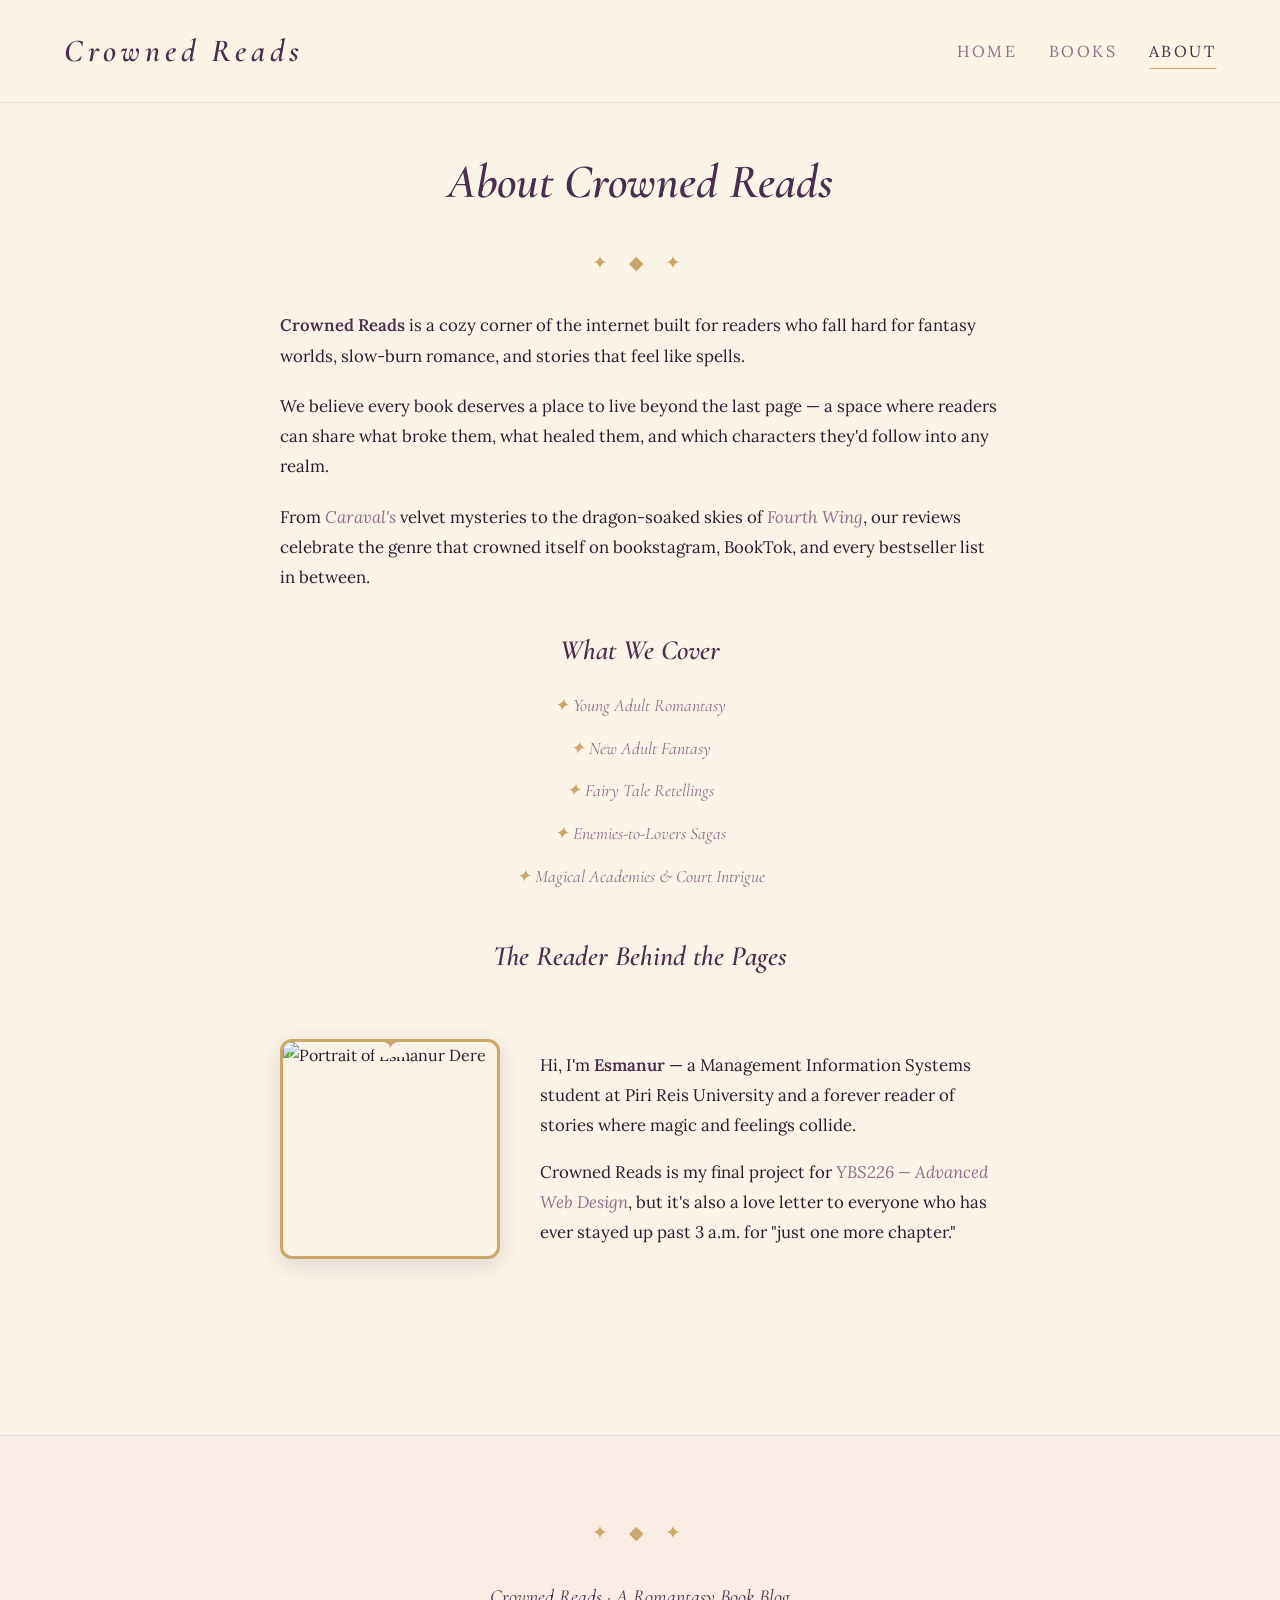
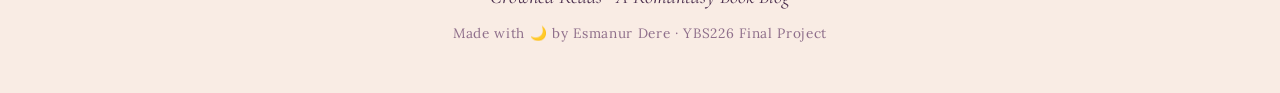
==== about.html @ 761f9ea4 "Stage 3.1: Portre eklendi-Cardlar acildi." ====
<!DOCTYPE html>
<html lang="en">
<head>
  <meta charset="UTF-8" />
  <meta name="viewport" content="width=device-width, initial-scale=1.0" />
  <title>About — Crowned Reads</title>

  <link rel="preconnect" href="https://fonts.googleapis.com" />
  <link rel="preconnect" href="https://fonts.gstatic.com" crossorigin />
  <link
    href="https://fonts.googleapis.com/css2?family=Cormorant+Garamond:ital,wght@0,400;0,600;1,400;1,600&family=Lora:wght@400;600&display=swap"
    rel="stylesheet"
  />

  <link rel="stylesheet" href="css/main.css" />
</head>

<body>

  <header class="site-header">
    <div class="container site-header__inner">
      <a href="index.html" class="logo">
        <span class="logo__text">Crowned Reads</span>
      </a>
      <nav class="main-nav">
        <ul class="main-nav__list">
          <li><a href="index.html" class="main-nav__link">Home</a></li>
          <li><a href="book.html" class="main-nav__link">Books</a></li>
          <li><a href="about.html" class="main-nav__link main-nav__link--active">About</a></li>
        </ul>
      </nav>
    </div>
  </header>

  <section class="about">
    <div class="container">
      <h1 class="about__title">About Crowned Reads</h1>
      <div class="divider">✦ ◆ ✦</div>

      <div class="about__content">
        <p>
          <strong>Crowned Reads</strong> is a cozy corner of the internet built for
          readers who fall hard for fantasy worlds, slow-burn romance, and stories
          that feel like spells.
        </p>

        <p>
          We believe every book deserves a place to live beyond the last page —
          a space where readers can share what broke them, what healed them,
          and which characters they'd follow into any realm.
        </p>

        <p>
          From <em>Caraval's</em> velvet mysteries to the dragon-soaked skies of
          <em>Fourth Wing</em>, our reviews celebrate the genre that crowned itself
          on bookstagram, BookTok, and every bestseller list in between.
        </p>

        <h2>What We Cover</h2>
        <ul class="about__list">
          <li>Young Adult Romantasy</li>
          <li>New Adult Fantasy</li>
          <li>Fairy Tale Retellings</li>
          <li>Enemies-to-Lovers Sagas</li>
          <li>Magical Academies & Court Intrigue</li>
        </ul>

        <h2>The Reader Behind the Pages</h2>

<div class="about__author">
  <div class="about__portrait">
    <img src="images/esmanur-portrait.png" alt="Portrait of Esmanur Dere" />
  </div>
  <div class="about__bio">
    <p>
      Hi, I'm <strong>Esmanur</strong> — a Management Information Systems
      student at Piri Reis University and a forever reader of stories where
      magic and feelings collide.
    </p>
    <p>
      Crowned Reads is my final project for <em>YBS226 — Advanced Web Design</em>,
      but it's also a love letter to everyone who has ever stayed up past 3 a.m.
      for "just one more chapter."
    </p>
  </div>
</div>
  </section>

  <footer class="site-footer">
    <div class="container">
      <div class="divider">✦ ◆ ✦</div>
      <p class="site-footer__text">Crowned Reads · A Romantasy Book Blog</p>
      <p class="site-footer__credit">Made with 🌙 by Esmanur Dere · YBS226 Final Project</p>
    </div>
  </footer>

  <script src="js/main.js"></script>
</body>
</html>
---- css/main.css ----
@charset "UTF-8";
* {
  margin: 0;
  padding: 0;
  -webkit-box-sizing: border-box;
          box-sizing: border-box;
}

body {
  font-family: "Lora", "Georgia", serif;
  font-size: 16px;
  line-height: 1.7;
  color: #2C1B2E;
  background-color: #FAF3E7;
  min-height: 100vh;
}

h1, h2, h3, h4 {
  font-family: "Cormorant Garamond", "Georgia", serif;
  font-style: italic;
  color: #4A2E4D;
  font-weight: 600;
  line-height: 1.3;
}

h1 {
  font-size: 3rem;
}

h2 {
  font-size: 2.25rem;
}

h3 {
  font-size: 1.5rem;
}

p {
  margin-bottom: 1rem;
}

a {
  color: #8E6E8A;
  text-decoration: none;
  -webkit-transition: color 0.3s ease;
  transition: color 0.3s ease;
}
a:hover {
  color: #D8A7B1;
}

.container {
  max-width: 1200px;
  margin: 0 auto;
  padding: 0 1.5rem;
}

.divider {
  display: -webkit-box;
  display: -ms-flexbox;
  display: flex;
  -webkit-box-align: center;
      -ms-flex-align: center;
          align-items: center;
  -webkit-box-pack: center;
      -ms-flex-pack: center;
          justify-content: center;
  margin: 2rem 0;
  color: #C9A86A;
  font-size: 1.2rem;
  letter-spacing: 0.5rem;
}

.site-header {
  background-color: rgba(250, 243, 231, 0.92);
  border-bottom: 1px solid rgba(142, 110, 138, 0.15);
  padding: 1.5rem 0;
  position: sticky;
  top: 0;
  z-index: 100;
  backdrop-filter: blur(8px);
}
.site-header__inner {
  display: -webkit-box;
  display: -ms-flexbox;
  display: flex;
  -webkit-box-align: center;
      -ms-flex-align: center;
          align-items: center;
  -webkit-box-pack: justify;
      -ms-flex-pack: justify;
          justify-content: space-between;
  gap: 2rem;
  -ms-flex-wrap: wrap;
      flex-wrap: wrap;
}

.logo {
  text-decoration: none;
  display: inline-block;
}
.logo__text {
  font-family: "Cormorant Garamond", "Georgia", serif;
  font-style: italic;
  font-weight: 600;
  font-size: 2rem;
  color: #4A2E4D;
  letter-spacing: 0.15em;
  -webkit-transition: color 0.3s ease;
  transition: color 0.3s ease;
}
.logo:hover .logo__text {
  color: #8E6E8A;
}

.main-nav__list {
  list-style: none;
  display: -webkit-box;
  display: -ms-flexbox;
  display: flex;
  gap: 2rem;
}
.main-nav__link {
  font-family: "Lora", "Georgia", serif;
  font-size: 1rem;
  color: #8E6E8A;
  text-transform: uppercase;
  letter-spacing: 0.15em;
  padding: 0.5rem 0;
  position: relative;
}
.main-nav__link::after {
  content: "";
  position: absolute;
  bottom: 0;
  left: 50%;
  width: 0;
  height: 1px;
  background-color: #C9A86A;
  -webkit-transition: all 0.3s ease;
  transition: all 0.3s ease;
  -webkit-transform: translateX(-50%);
          transform: translateX(-50%);
}
.main-nav__link:hover {
  color: #4A2E4D;
}
.main-nav__link:hover::after {
  width: 100%;
}
.main-nav__link--active {
  color: #4A2E4D;
}
.main-nav__link--active::after {
  width: 100%;
}

.hero {
  text-align: center;
  padding: 5rem 0 3rem;
}
.hero__title {
  font-size: 3.5rem;
  margin-bottom: 1rem;
}
.hero__subtitle {
  font-size: 1.15rem;
  color: #8E6E8A;
  max-width: 600px;
  margin: 0 auto 2rem;
  font-style: italic;
}

.section-title {
  text-align: center;
  font-size: 2.5rem;
  margin-bottom: 0.5rem;
}

.section-subtitle {
  text-align: center;
  color: #8E6E8A;
  font-style: italic;
  margin-bottom: 3rem;
}

.books {
  padding: 4rem 0 6rem;
}

.book-grid {
  display: grid;
  grid-template-columns: repeat(auto-fit, minmax(280px, 1fr));
  gap: 2.5rem;
}

.book-card {
  background-color: white;
  border-radius: 12px;
  overflow: hidden;
  -webkit-box-shadow: 0 4px 20px rgba(74, 46, 77, 0.08);
          box-shadow: 0 4px 20px rgba(74, 46, 77, 0.08);
  -webkit-transition: -webkit-transform 0.4s ease, -webkit-box-shadow 0.4s ease;
  transition: -webkit-transform 0.4s ease, -webkit-box-shadow 0.4s ease;
  transition: transform 0.4s ease, box-shadow 0.4s ease;
  transition: transform 0.4s ease, box-shadow 0.4s ease, -webkit-transform 0.4s ease, -webkit-box-shadow 0.4s ease;
  display: -webkit-box;
  display: -ms-flexbox;
  display: flex;
  -webkit-box-orient: vertical;
  -webkit-box-direction: normal;
      -ms-flex-direction: column;
          flex-direction: column;
}
.book-card:hover {
  -webkit-transform: translateY(-6px);
          transform: translateY(-6px);
  -webkit-box-shadow: 0 6px 24px rgba(74, 46, 77, 0.15);
          box-shadow: 0 6px 24px rgba(74, 46, 77, 0.15);
}
.book-card__cover {
  height: 280px;
  position: relative;
  overflow: hidden;
  display: -webkit-box;
  display: -ms-flexbox;
  display: flex;
  -webkit-box-align: center;
      -ms-flex-align: center;
          align-items: center;
  -webkit-box-pack: center;
      -ms-flex-pack: center;
          justify-content: center;
}
.book-card__cover img {
  width: 100%;
  height: 100%;
  -o-object-fit: cover;
     object-fit: cover;
  -o-object-position: center;
     object-position: center;
}
.book-card__cover--caraval {
  background: linear-gradient(135deg, #D8A7B1 0%, #4A2E4D 100%);
}
.book-card__cover--once-upon {
  background: linear-gradient(135deg, #F5D9D9 0%, #8E6E8A 100%);
}
.book-card__cover--fourth-wing {
  background: linear-gradient(135deg, #8E6E8A 0%, #2C1B2E 100%);
}
.book-card__cover--acotar {
  background: linear-gradient(135deg, #C9B6D8 0%, #4A2E4D 100%);
}
.book-card__cover::after {
  content: "✦";
  position: absolute;
  font-size: 4rem;
  color: rgba(255, 255, 255, 0.25);
  pointer-events: none;
  z-index: 0;
}
.book-card__cover img {
  position: relative;
  z-index: 1;
}
.book-card__body {
  padding: 1.75rem;
  display: -webkit-box;
  display: -ms-flexbox;
  display: flex;
  -webkit-box-orient: vertical;
  -webkit-box-direction: normal;
      -ms-flex-direction: column;
          flex-direction: column;
  -webkit-box-flex: 1;
      -ms-flex: 1;
          flex: 1;
}
.book-card__title {
  font-size: 1.5rem;
  margin-bottom: 0.25rem;
  color: #4A2E4D;
}
.book-card__author {
  font-style: italic;
  color: #8E6E8A;
  margin-bottom: 1rem;
  font-size: 0.95rem;
}
.book-card__excerpt {
  color: #2C1B2E;
  font-size: 0.95rem;
  margin-bottom: 1.25rem;
  line-height: 1.6;
  -webkit-box-flex: 1;
      -ms-flex: 1;
          flex: 1;
}
.book-card__tags {
  display: -webkit-box;
  display: -ms-flexbox;
  display: flex;
  -ms-flex-wrap: wrap;
      flex-wrap: wrap;
  gap: 0.5rem;
  margin-bottom: 1.5rem;
}
.book-card__link {
  font-family: "Cormorant Garamond", "Georgia", serif;
  font-style: italic;
  font-size: 1.05rem;
  color: #8E6E8A;
  -ms-flex-item-align: start;
      align-self: flex-start;
  -webkit-transition: color 0.3s ease, -webkit-transform 0.3s ease;
  transition: color 0.3s ease, -webkit-transform 0.3s ease;
  transition: color 0.3s ease, transform 0.3s ease;
  transition: color 0.3s ease, transform 0.3s ease, -webkit-transform 0.3s ease;
  display: inline-block;
}
.book-card__link:hover {
  color: #4A2E4D;
  -webkit-transform: translateX(4px);
          transform: translateX(4px);
}

.tag {
  background-color: #F5D9D9;
  color: #4A2E4D;
  font-size: 0.75rem;
  font-weight: 600;
  padding: 0.3rem 0.75rem;
  border-radius: 50px;
  letter-spacing: 0.05em;
  text-transform: lowercase;
  -webkit-transition: background-color 0.3s ease;
  transition: background-color 0.3s ease;
}
.tag:hover {
  background-color: #D8A7B1;
  color: white;
}

.back-link {
  display: inline-block;
  margin-bottom: 2rem;
  color: #8E6E8A;
  font-style: italic;
  font-size: 0.95rem;
  -webkit-transition: color 0.3s ease, -webkit-transform 0.3s ease;
  transition: color 0.3s ease, -webkit-transform 0.3s ease;
  transition: color 0.3s ease, transform 0.3s ease;
  transition: color 0.3s ease, transform 0.3s ease, -webkit-transform 0.3s ease;
}
.back-link:hover {
  color: #4A2E4D;
  -webkit-transform: translateX(-4px);
          transform: translateX(-4px);
}

.book-detail {
  padding: 3rem 0 5rem;
}
.book-detail__layout {
  display: grid;
  grid-template-columns: 1fr 1.5fr;
  gap: 3rem;
  margin-bottom: 3rem;
}
.book-detail__cover {
  height: 500px;
  border-radius: 12px;
  overflow: hidden;
  position: relative;
  -webkit-box-shadow: 0 6px 24px rgba(74, 46, 77, 0.15);
          box-shadow: 0 6px 24px rgba(74, 46, 77, 0.15);
  display: -webkit-box;
  display: -ms-flexbox;
  display: flex;
  -webkit-box-align: center;
      -ms-flex-align: center;
          align-items: center;
  -webkit-box-pack: center;
      -ms-flex-pack: center;
          justify-content: center;
}
.book-detail__cover img {
  width: 100%;
  height: 100%;
  -o-object-fit: cover;
     object-fit: cover;
  position: relative;
  z-index: 1;
}
.book-detail__cover::after {
  content: "✦";
  position: absolute;
  font-size: 6rem;
  color: rgba(255, 255, 255, 0.3);
  z-index: 0;
}
.book-detail__title {
  font-size: 3rem;
  margin-bottom: 0.25rem;
}
.book-detail__author {
  font-style: italic;
  color: #8E6E8A;
  font-size: 1.15rem;
  margin-bottom: 1.5rem;
}
.book-detail__tags {
  display: -webkit-box;
  display: -ms-flexbox;
  display: flex;
  -ms-flex-wrap: wrap;
      flex-wrap: wrap;
  gap: 0.5rem;
  margin-bottom: 2rem;
}
.book-detail__description {
  font-size: 1.05rem;
  line-height: 1.8;
  margin-bottom: 1.25rem;
  color: #2C1B2E;
}
.book-detail__meta {
  margin-top: 2rem;
  padding-top: 1.5rem;
  border-top: 1px solid rgba(142, 110, 138, 0.2);
}
.book-detail__meta p {
  margin-bottom: 0.5rem;
  color: #8E6E8A;
  font-size: 0.95rem;
}
.book-detail__meta p strong {
  color: #4A2E4D;
  font-weight: 600;
}

.comments {
  margin-top: 3rem;
}

.comment-form {
  background-color: rgba(245, 217, 217, 0.3);
  border: 1px dashed rgba(142, 110, 138, 0.4);
  border-radius: 12px;
  padding: 2rem;
  text-align: center;
  margin-bottom: 2.5rem;
}
.comment-form__placeholder {
  color: #8E6E8A;
  font-style: italic;
  margin: 0;
}

.comment {
  background-color: white;
  border-radius: 12px;
  padding: 1.5rem 1.75rem;
  margin-bottom: 1rem;
  -webkit-box-shadow: 0 4px 20px rgba(74, 46, 77, 0.08);
          box-shadow: 0 4px 20px rgba(74, 46, 77, 0.08);
  border-left: 3px solid #C9A86A;
}
.comment__header {
  display: -webkit-box;
  display: -ms-flexbox;
  display: flex;
  -webkit-box-pack: justify;
      -ms-flex-pack: justify;
          justify-content: space-between;
  -webkit-box-align: baseline;
      -ms-flex-align: baseline;
          align-items: baseline;
  margin-bottom: 0.75rem;
  -ms-flex-wrap: wrap;
      flex-wrap: wrap;
  gap: 0.5rem;
}
.comment__author {
  font-family: "Cormorant Garamond", "Georgia", serif;
  font-style: italic;
  font-weight: 600;
  color: #4A2E4D;
  font-size: 1.15rem;
}
.comment__date {
  font-size: 0.85rem;
  color: #8E6E8A;
}
.comment__text {
  color: #2C1B2E;
  line-height: 1.7;
  margin: 0;
}

.about {
  padding: 3rem 0 5rem;
}
.about__title {
  text-align: center;
  font-size: 3rem;
  margin-bottom: 1rem;
}
.about__content {
  max-width: 720px;
  margin: 0 auto;
}
.about__content p {
  font-size: 1.05rem;
  line-height: 1.8;
  margin-bottom: 1.25rem;
}
.about__content p em {
  font-style: italic;
  color: #8E6E8A;
}
.about__content p strong {
  color: #4A2E4D;
  font-weight: 600;
}
.about__content h2 {
  font-size: 1.75rem;
  margin-top: 2.5rem;
  margin-bottom: 1rem;
  text-align: center;
}
.about__list {
  list-style: none;
  text-align: center;
  margin-bottom: 2rem;
}
.about__list li {
  font-family: "Cormorant Garamond", "Georgia", serif;
  font-style: italic;
  color: #8E6E8A;
  padding: 0.4rem 0;
  font-size: 1.1rem;
}
.about__list li::before {
  content: "✦ ";
  color: #C9A86A;
}

.about__author {
  display: grid;
  grid-template-columns: 220px 1fr;
  gap: 2.5rem;
  -webkit-box-align: center;
      -ms-flex-align: center;
          align-items: center;
  margin-top: 2rem;
  padding: 2rem 0;
}

.about__portrait {
  width: 220px;
  height: 220px;
  position: relative;
  border-radius: 12px;
  overflow: hidden;
  -webkit-box-shadow: 0 6px 24px rgba(74, 46, 77, 0.15);
          box-shadow: 0 6px 24px rgba(74, 46, 77, 0.15);
  border: 3px solid #C9A86A;
}
.about__portrait::before {
  content: "";
  position: absolute;
  inset: 6px;
  border: 1px solid rgba(250, 243, 231, 0.85);
  border-radius: calc(12px - 4px);
  z-index: 2;
  pointer-events: none;
}
.about__portrait::after {
  content: "✦";
  position: absolute;
  top: -14px;
  left: 50%;
  -webkit-transform: translateX(-50%);
          transform: translateX(-50%);
  background-color: #FAF3E7;
  color: #C9A86A;
  font-size: 1.1rem;
  padding: 0 0.5rem;
  z-index: 3;
}
.about__portrait img {
  width: 100%;
  height: 100%;
  -o-object-fit: cover;
     object-fit: cover;
  -o-object-position: center top;
     object-position: center top;
  display: block;
  -webkit-transition: -webkit-transform 0.6s ease;
  transition: -webkit-transform 0.6s ease;
  transition: transform 0.6s ease;
  transition: transform 0.6s ease, -webkit-transform 0.6s ease;
}
.about__portrait:hover img {
  -webkit-transform: scale(1.05);
          transform: scale(1.05);
}

.about__bio p {
  margin-bottom: 1rem;
}
.about__bio p:last-child {
  margin-bottom: 0;
}

.site-footer {
  background-color: rgba(245, 217, 217, 0.3);
  border-top: 1px solid rgba(142, 110, 138, 0.15);
  padding: 3rem 0 2rem;
  text-align: center;
  margin-top: 4rem;
}
.site-footer__text {
  font-family: "Cormorant Garamond", "Georgia", serif;
  font-style: italic;
  font-size: 1.25rem;
  color: #4A2E4D;
  margin-bottom: 0.5rem;
}
.site-footer__credit {
  color: #8E6E8A;
  font-size: 0.85rem;
  letter-spacing: 0.05em;
}/*# sourceMappingURL=main.css.map */
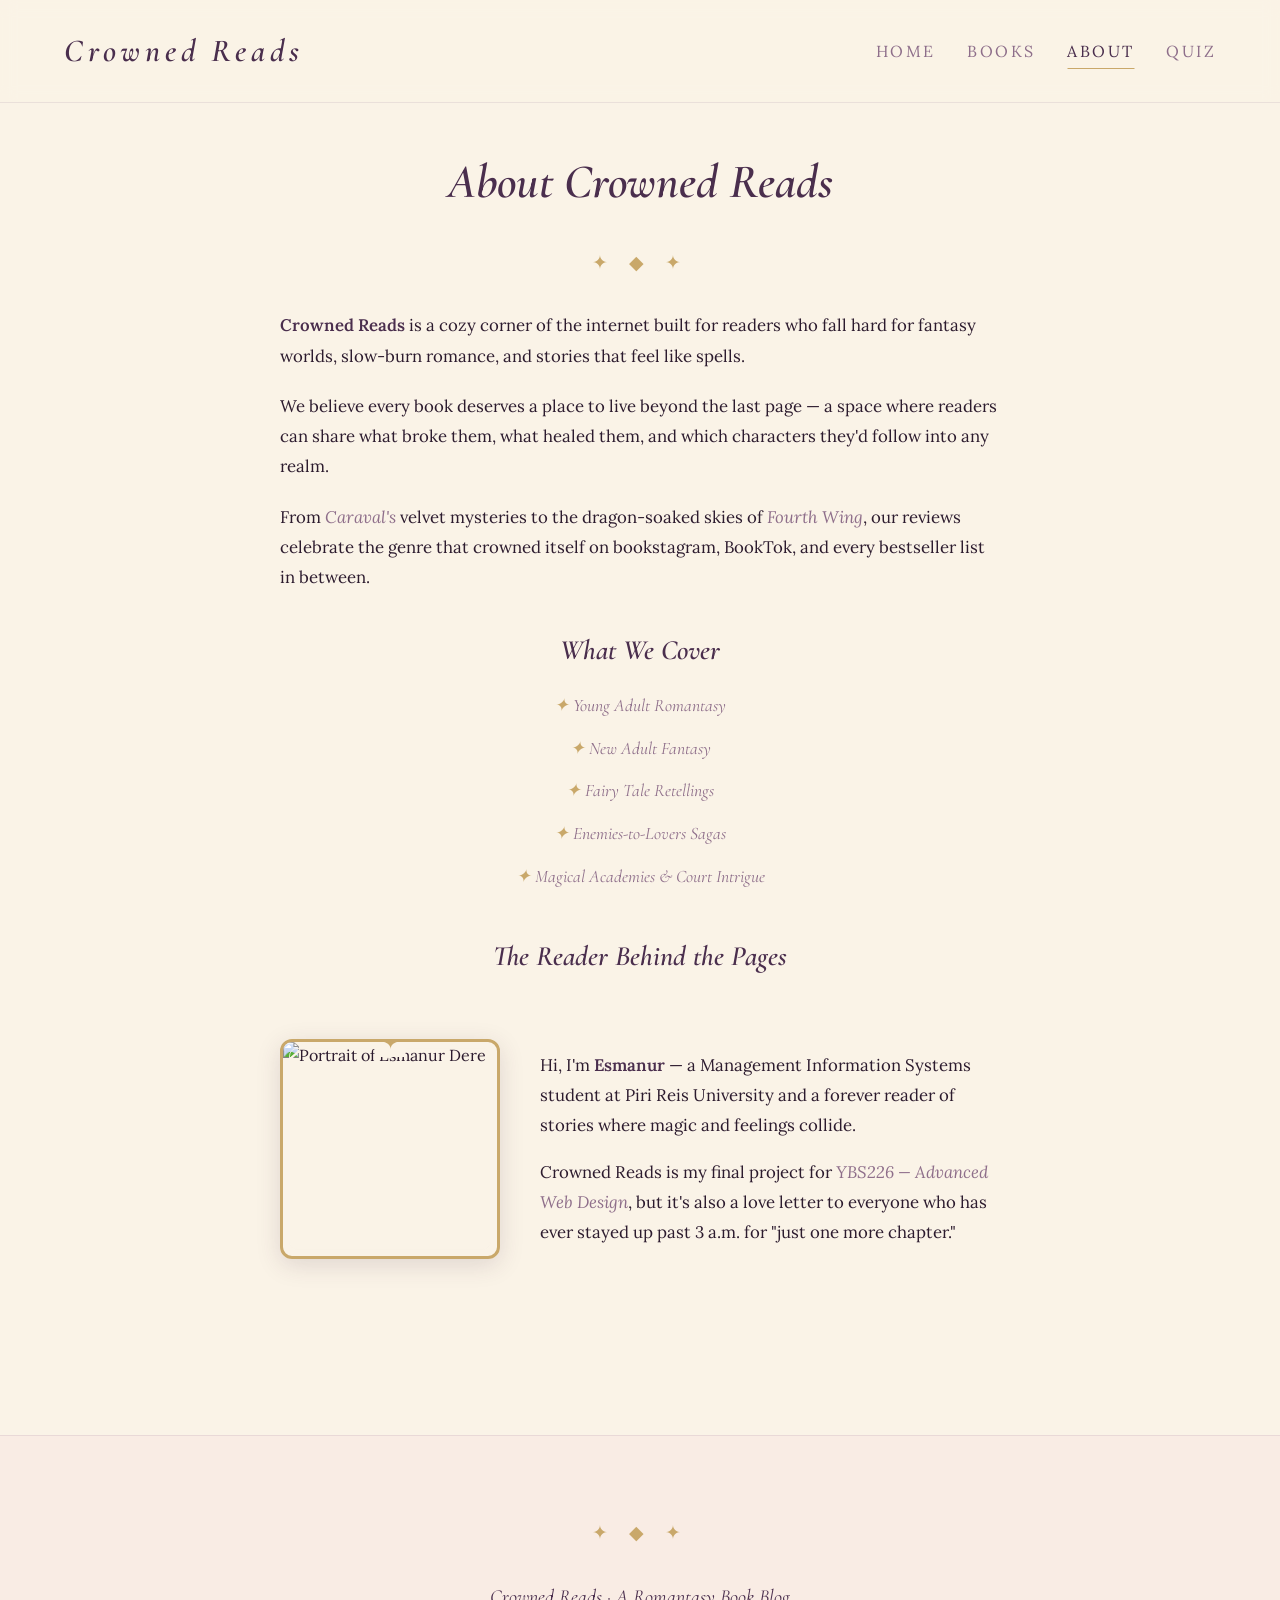
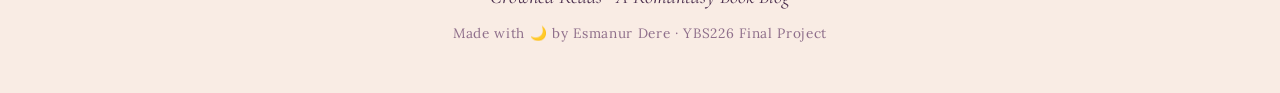
==== commit fb60b9e0: "Quiz Page eklendi.SCSS,js ve html i ile hazır." ====
--- a/about.html
+++ b/about.html
@@ -27,6 +27,7 @@
           <li><a href="index.html" class="main-nav__link">Home</a></li>
           <li><a href="book.html" class="main-nav__link">Books</a></li>
           <li><a href="about.html" class="main-nav__link main-nav__link--active">About</a></li>
+          <li><a href="quiz.html" class="main-nav__link">Quiz</a></li>
         </ul>
       </nav>
     </div>
--- a/css/main.css
+++ b/css/main.css
@@ -615,6 +615,56 @@
   margin-bottom: 0;
 }
 
+.book-rating {
+  display: -webkit-box;
+  display: -ms-flexbox;
+  display: flex;
+  -webkit-box-align: center;
+      -ms-flex-align: center;
+          align-items: center;
+  gap: 0.25rem;
+  margin-bottom: 1.25rem;
+  -ms-flex-wrap: wrap;
+      flex-wrap: wrap;
+}
+
+.rating-icon {
+  background: none;
+  border: none;
+  cursor: pointer;
+  font-size: 1.25rem;
+  padding: 0.15rem 0.2rem;
+  opacity: 0.3;
+  -webkit-filter: grayscale(60%);
+          filter: grayscale(60%);
+  -webkit-transition: opacity 0.2s ease, -webkit-transform 0.2s ease, -webkit-filter 0.2s ease;
+  transition: opacity 0.2s ease, -webkit-transform 0.2s ease, -webkit-filter 0.2s ease;
+  transition: opacity 0.2s ease, transform 0.2s ease, filter 0.2s ease;
+  transition: opacity 0.2s ease, transform 0.2s ease, filter 0.2s ease, -webkit-transform 0.2s ease, -webkit-filter 0.2s ease;
+  font-family: inherit;
+}
+.rating-icon:hover {
+  -webkit-transform: scale(1.2);
+          transform: scale(1.2);
+}
+.rating-icon--filled {
+  opacity: 1;
+  -webkit-filter: grayscale(0%);
+          filter: grayscale(0%);
+}
+.rating-icon--preview {
+  opacity: 0.7;
+  -webkit-filter: grayscale(20%);
+          filter: grayscale(20%);
+}
+
+.rating-text {
+  margin-left: 0.5rem;
+  font-size: 0.85rem;
+  font-style: italic;
+  color: #8E6E8A;
+}
+
 .site-footer {
   background-color: rgba(245, 217, 217, 0.3);
   border-top: 1px solid rgba(142, 110, 138, 0.15);
@@ -633,4 +683,147 @@
   color: #8E6E8A;
   font-size: 0.85rem;
   letter-spacing: 0.05em;
+}
+
+.quiz {
+  padding: 4rem 0 6rem;
+  min-height: 60vh;
+}
+.quiz__screen {
+  max-width: 720px;
+  margin: 0 auto;
+  text-align: center;
+  -webkit-animation: fadeIn 0.5s ease;
+          animation: fadeIn 0.5s ease;
+}
+.quiz__title {
+  font-size: 2.75rem;
+  margin-bottom: 1rem;
+}
+.quiz__lead {
+  font-size: 1.1rem;
+  color: #8E6E8A;
+  font-style: italic;
+  line-height: 1.8;
+  margin-bottom: 2rem;
+}
+.quiz__progress {
+  font-family: "Lora", "Georgia", serif;
+  font-size: 0.85rem;
+  color: #8E6E8A;
+  text-transform: uppercase;
+  letter-spacing: 0.3em;
+  margin-bottom: 1rem;
+}
+.quiz__question-text {
+  font-size: 2rem;
+  margin-bottom: 2.5rem;
+}
+.quiz__options {
+  display: -webkit-box;
+  display: -ms-flexbox;
+  display: flex;
+  -webkit-box-orient: vertical;
+  -webkit-box-direction: normal;
+      -ms-flex-direction: column;
+          flex-direction: column;
+  gap: 1rem;
+  text-align: left;
+}
+.quiz__option {
+  background-color: white;
+  border: 2px solid rgba(142, 110, 138, 0.2);
+  border-radius: 12px;
+  padding: 1.25rem 1.5rem;
+  font-family: "Lora", "Georgia", serif;
+  font-size: 1rem;
+  color: #2C1B2E;
+  cursor: pointer;
+  -webkit-transition: all 0.3s ease;
+  transition: all 0.3s ease;
+  line-height: 1.5;
+  text-align: left;
+}
+.quiz__option:hover {
+  border-color: #C9A86A;
+  background-color: rgba(245, 217, 217, 0.4);
+  -webkit-transform: translateX(4px);
+          transform: translateX(4px);
+}
+.quiz__button {
+  background: linear-gradient(135deg, #D8A7B1 0%, #4A2E4D 100%);
+  color: white;
+  border: none;
+  padding: 0.9rem 2.5rem;
+  font-family: "Cormorant Garamond", "Georgia", serif;
+  font-style: italic;
+  font-size: 1.15rem;
+  letter-spacing: 0.1em;
+  border-radius: 50px;
+  cursor: pointer;
+  -webkit-box-shadow: 0 4px 20px rgba(74, 46, 77, 0.08);
+          box-shadow: 0 4px 20px rgba(74, 46, 77, 0.08);
+  -webkit-transition: -webkit-transform 0.3s ease, -webkit-box-shadow 0.3s ease;
+  transition: -webkit-transform 0.3s ease, -webkit-box-shadow 0.3s ease;
+  transition: transform 0.3s ease, box-shadow 0.3s ease;
+  transition: transform 0.3s ease, box-shadow 0.3s ease, -webkit-transform 0.3s ease, -webkit-box-shadow 0.3s ease;
+}
+.quiz__button:hover {
+  -webkit-transform: translateY(-2px);
+          transform: translateY(-2px);
+  -webkit-box-shadow: 0 6px 24px rgba(74, 46, 77, 0.15);
+          box-shadow: 0 6px 24px rgba(74, 46, 77, 0.15);
+}
+.quiz__result-title {
+  font-size: 3rem;
+  margin-bottom: 0.5rem;
+}
+.quiz__result-subtitle {
+  font-style: italic;
+  color: #8E6E8A;
+  font-size: 1.15rem;
+  margin-bottom: 1rem;
+}
+.quiz__result-text {
+  font-size: 1.05rem;
+  line-height: 1.8;
+  margin-bottom: 1.5rem;
+}
+.quiz__result-rec {
+  background-color: rgba(245, 217, 217, 0.3);
+  padding: 1.25rem;
+  border-radius: 12px;
+  border-left: 3px solid #C9A86A;
+  margin-bottom: 2rem;
+  font-size: 1.05rem;
+}
+.quiz__result-rec strong {
+  color: #4A2E4D;
+  font-style: italic;
+}
+
+@-webkit-keyframes fadeIn {
+  from {
+    opacity: 0;
+    -webkit-transform: translateY(10px);
+            transform: translateY(10px);
+  }
+  to {
+    opacity: 1;
+    -webkit-transform: translateY(0);
+            transform: translateY(0);
+  }
+}
+
+@keyframes fadeIn {
+  from {
+    opacity: 0;
+    -webkit-transform: translateY(10px);
+            transform: translateY(10px);
+  }
+  to {
+    opacity: 1;
+    -webkit-transform: translateY(0);
+            transform: translateY(0);
+  }
 }/*# sourceMappingURL=main.css.map */
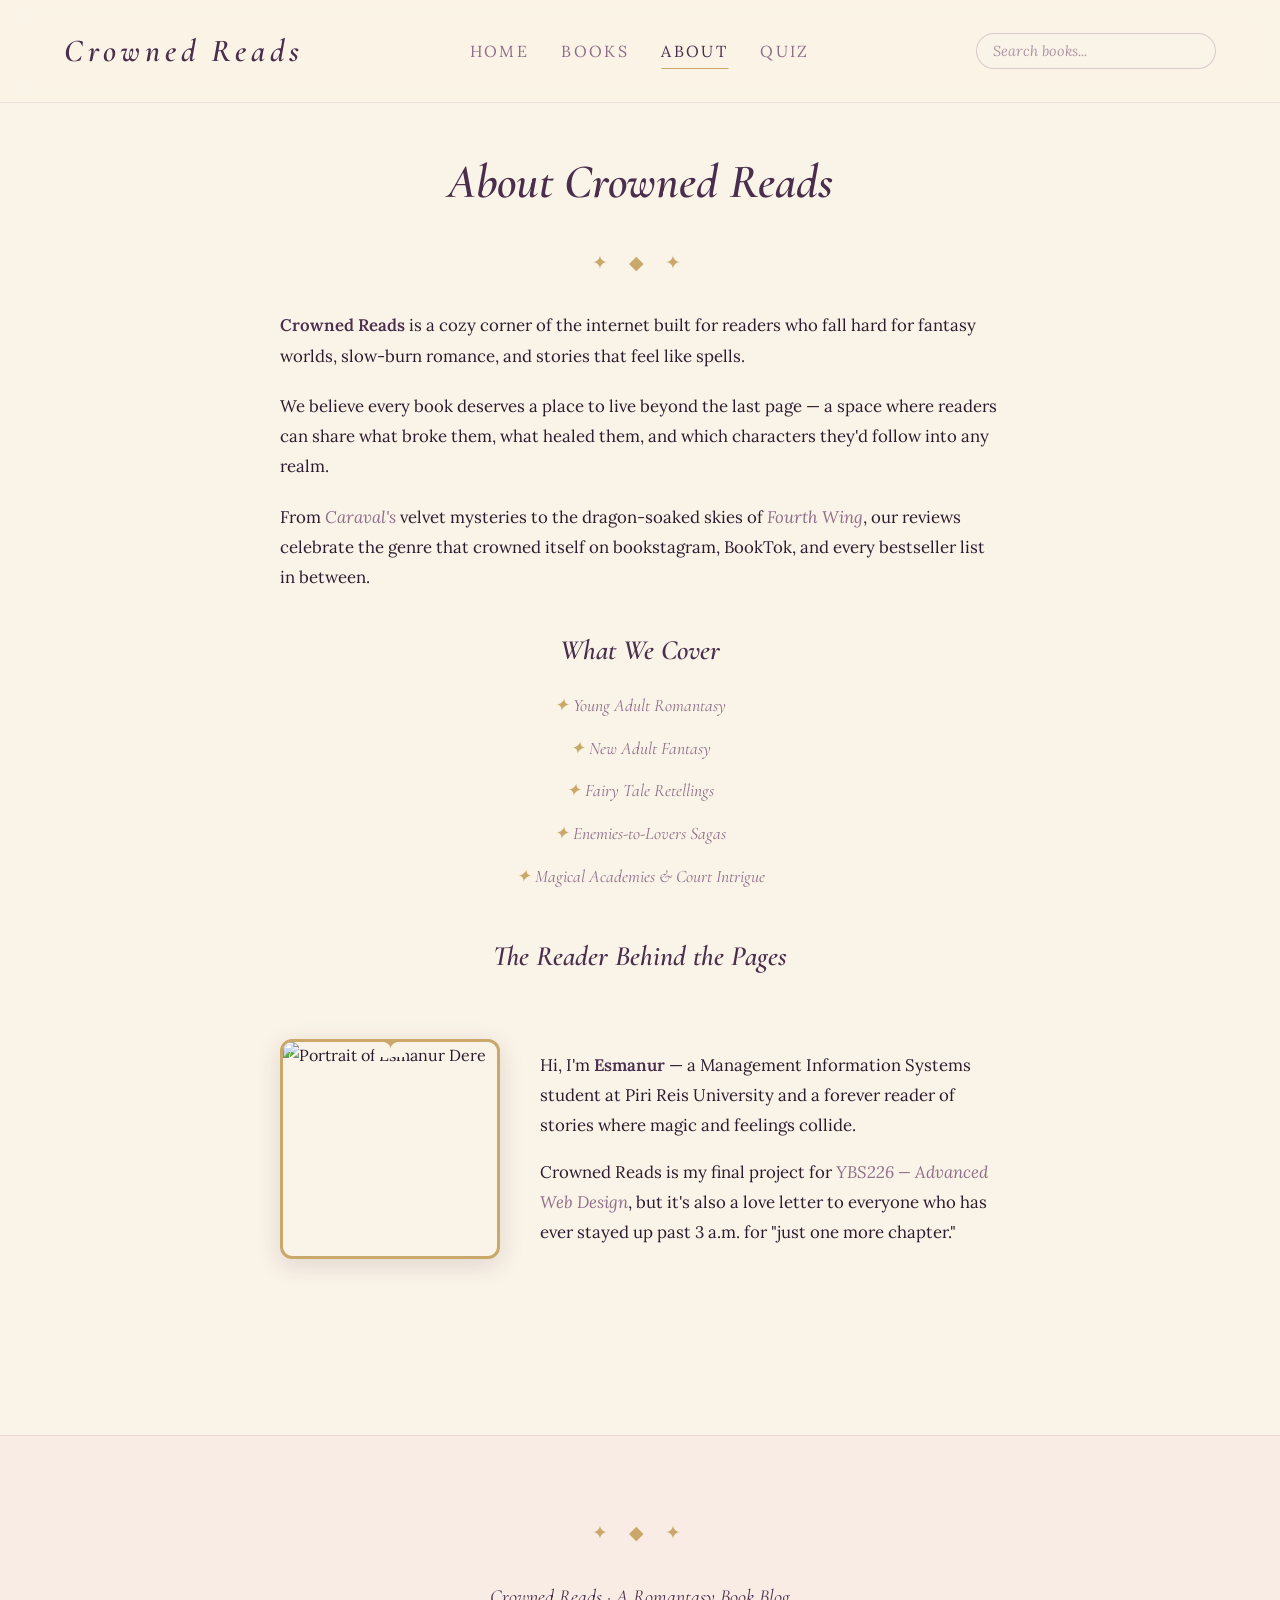
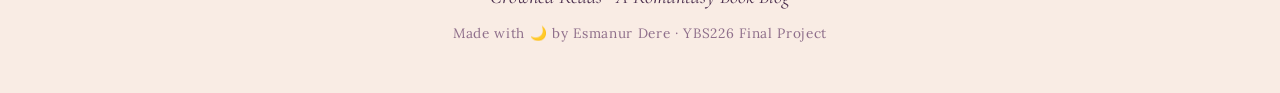
==== commit ba0aaea5: "Stage 4.3: Add live search.Book page yapılmadı." ====
--- a/about.html
+++ b/about.html
@@ -30,6 +30,16 @@
           <li><a href="quiz.html" class="main-nav__link">Quiz</a></li>
         </ul>
       </nav>
+      <div class="search">
+  <input
+    type="text"
+    class="search__input"
+    id="search-input"
+    placeholder="Search books..."
+    autocomplete="off"
+  />
+  <div class="search__results" id="search-results" hidden></div>
+</div>
     </div>
   </header>
 
--- a/css/main.css
+++ b/css/main.css
@@ -169,6 +169,131 @@
   max-width: 600px;
   margin: 0 auto 2rem;
   font-style: italic;
+}
+
+.search {
+  position: relative;
+  width: 240px;
+}
+.search__input {
+  width: 100%;
+  padding: 0.5rem 1rem;
+  border: 1px solid rgba(142, 110, 138, 0.3);
+  border-radius: 50px;
+  font-family: "Lora", "Georgia", serif;
+  font-size: 0.9rem;
+  background-color: rgba(250, 243, 231, 0.7);
+  color: #2C1B2E;
+  outline: none;
+  -webkit-transition: border-color 0.3s ease, -webkit-box-shadow 0.3s ease;
+  transition: border-color 0.3s ease, -webkit-box-shadow 0.3s ease;
+  transition: border-color 0.3s ease, box-shadow 0.3s ease;
+  transition: border-color 0.3s ease, box-shadow 0.3s ease, -webkit-box-shadow 0.3s ease;
+}
+.search__input::-webkit-input-placeholder {
+  color: rgba(142, 110, 138, 0.7);
+  font-style: italic;
+}
+.search__input::-moz-placeholder {
+  color: rgba(142, 110, 138, 0.7);
+  font-style: italic;
+}
+.search__input:-ms-input-placeholder {
+  color: rgba(142, 110, 138, 0.7);
+  font-style: italic;
+}
+.search__input::-ms-input-placeholder {
+  color: rgba(142, 110, 138, 0.7);
+  font-style: italic;
+}
+.search__input::placeholder {
+  color: rgba(142, 110, 138, 0.7);
+  font-style: italic;
+}
+.search__input:focus {
+  border-color: #C9A86A;
+  -webkit-box-shadow: 0 0 0 3px rgba(201, 168, 106, 0.15);
+          box-shadow: 0 0 0 3px rgba(201, 168, 106, 0.15);
+}
+.search__results {
+  position: absolute;
+  top: calc(100% + 8px);
+  left: 0;
+  right: 0;
+  background-color: white;
+  border-radius: 12px;
+  -webkit-box-shadow: 0 6px 24px rgba(74, 46, 77, 0.15);
+          box-shadow: 0 6px 24px rgba(74, 46, 77, 0.15);
+  max-height: 400px;
+  overflow-y: auto;
+  z-index: 200;
+}
+.search__result {
+  display: -webkit-box;
+  display: -ms-flexbox;
+  display: flex;
+  -webkit-box-align: center;
+      -ms-flex-align: center;
+          align-items: center;
+  gap: 0.75rem;
+  padding: 0.75rem 1rem;
+  text-decoration: none;
+  color: #2C1B2E;
+  border-bottom: 1px solid rgba(142, 110, 138, 0.1);
+  -webkit-transition: background-color 0.2s ease;
+  transition: background-color 0.2s ease;
+}
+.search__result:last-child {
+  border-bottom: none;
+}
+.search__result:hover {
+  background-color: rgba(245, 217, 217, 0.3);
+}
+.search__result-cover {
+  width: 40px;
+  height: 56px;
+  border-radius: 4px;
+  -ms-flex-negative: 0;
+      flex-shrink: 0;
+  background: linear-gradient(135deg, #D8A7B1 0%, #4A2E4D 100%);
+  display: -webkit-box;
+  display: -ms-flexbox;
+  display: flex;
+  -webkit-box-align: center;
+      -ms-flex-align: center;
+          align-items: center;
+  -webkit-box-pack: center;
+      -ms-flex-pack: center;
+          justify-content: center;
+  color: white;
+  font-size: 1rem;
+}
+.search__result-info {
+  -webkit-box-flex: 1;
+      -ms-flex: 1;
+          flex: 1;
+  min-width: 0;
+}
+.search__result-title {
+  font-family: "Cormorant Garamond", "Georgia", serif;
+  font-style: italic;
+  font-weight: 600;
+  color: #4A2E4D;
+  font-size: 1rem;
+  line-height: 1.2;
+  margin-bottom: 0.15rem;
+}
+.search__result-author {
+  font-size: 0.8rem;
+  color: #8E6E8A;
+  font-style: italic;
+}
+.search__no-results {
+  padding: 1rem;
+  text-align: center;
+  color: #8E6E8A;
+  font-style: italic;
+  font-size: 0.9rem;
 }
 
 .section-title {
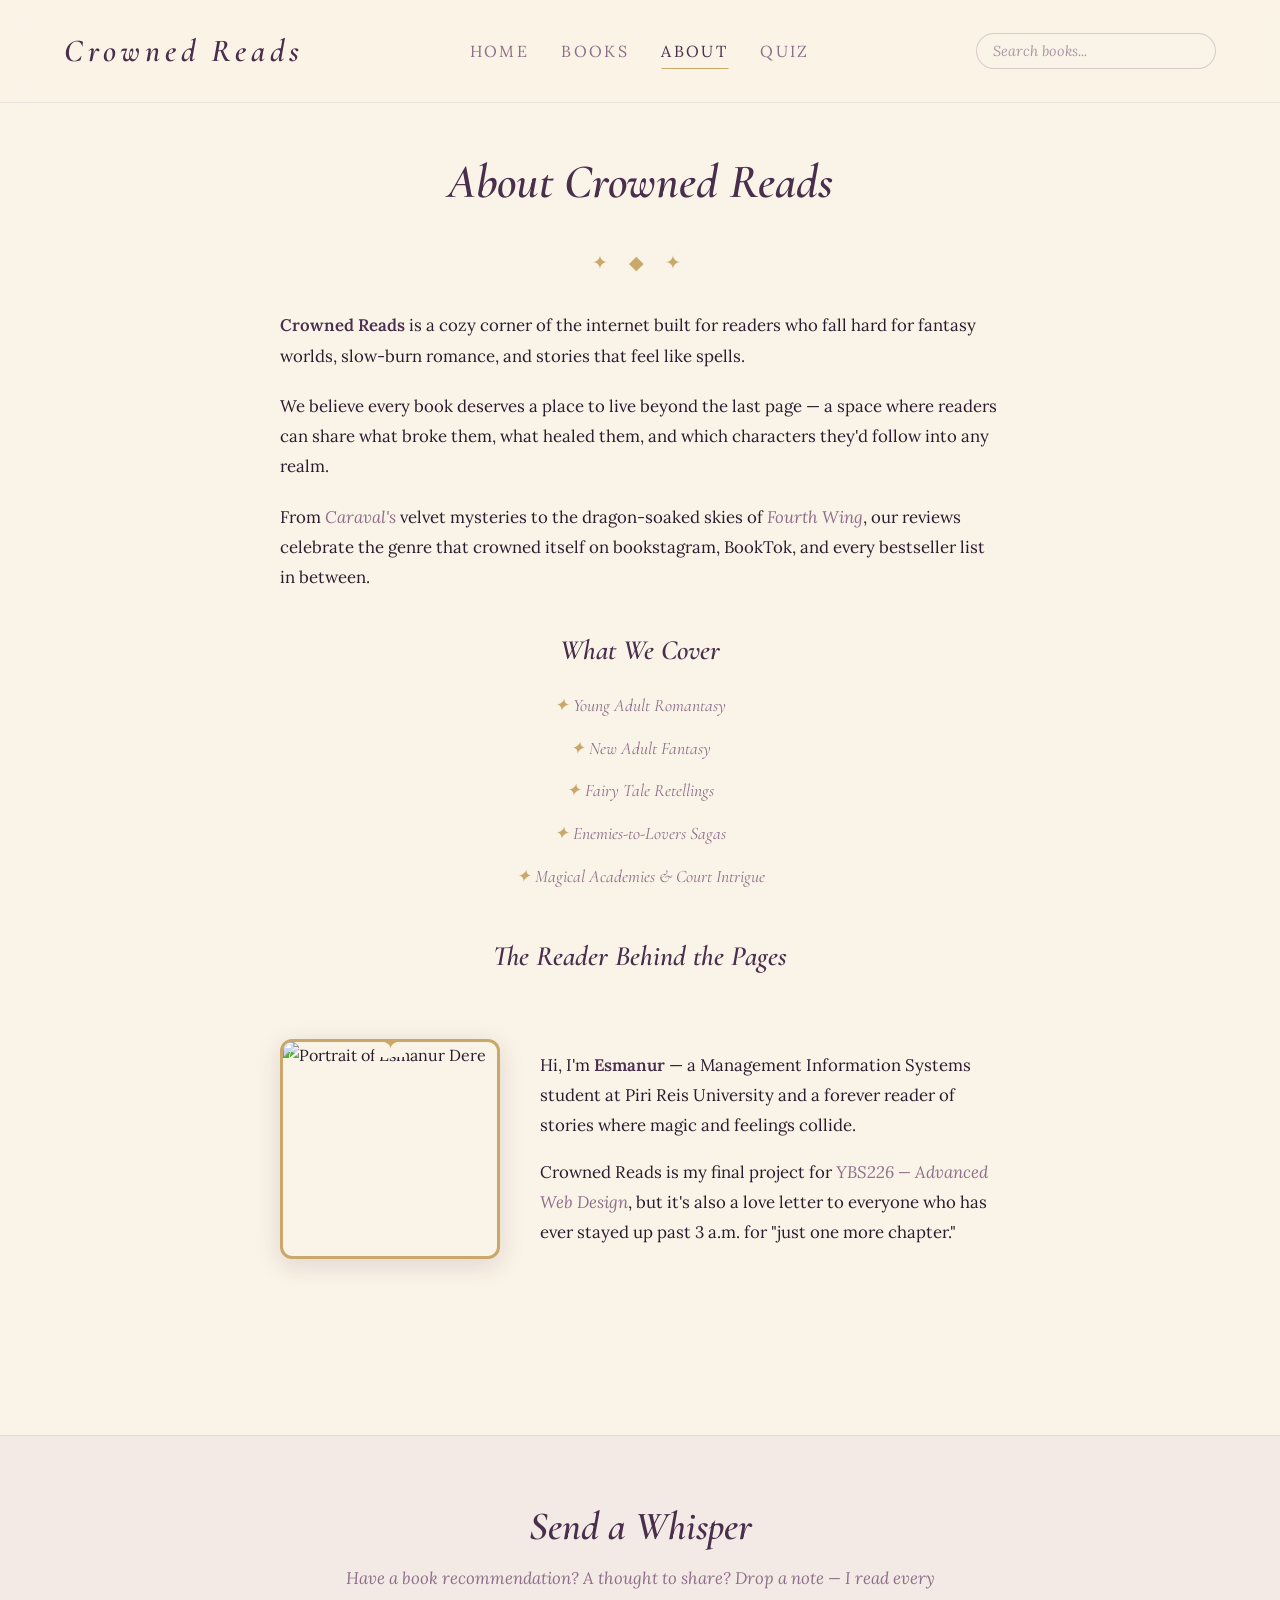
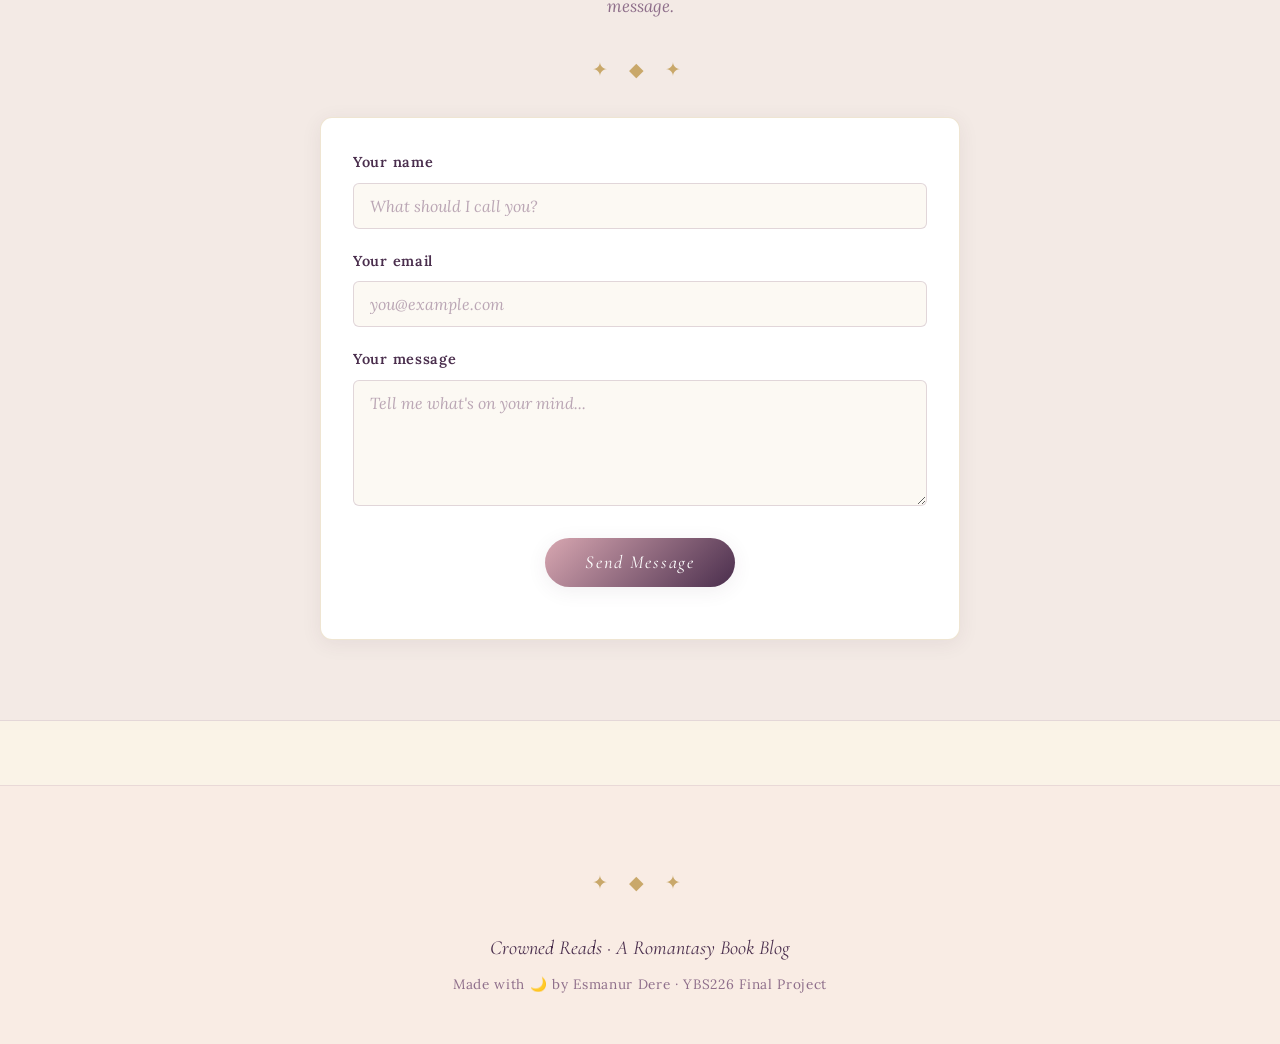
==== commit 5fdc33bf: "Stage 4.6: Fix search routing, rating display in comments, clean home page" ====
--- a/about.html
+++ b/about.html
@@ -97,6 +97,46 @@
 </div>
   </section>
 
+  <!-- CONTACT SECTION -->
+<section class="contact">
+  <div class="container">
+    <div class="contact__inner">
+      <h2 class="contact__title">Send a Whisper</h2>
+      <p class="contact__lead">
+        Have a book recommendation? A thought to share? Drop a note —
+        I read every message.
+      </p>
+      <div class="divider">✦ ◆ ✦</div>
+
+      <form class="contact-form" id="contact-form">
+        <div class="contact-form__row">
+          <label class="contact-form__label" for="contact-name">Your name</label>
+          <input type="text" class="contact-form__input" id="contact-name" placeholder="What should I call you?" required />
+        </div>
+
+        <div class="contact-form__row">
+          <label class="contact-form__label" for="contact-email">Your email</label>
+          <input type="email" class="contact-form__input" id="contact-email" placeholder="you@example.com" required />
+        </div>
+
+        <div class="contact-form__row">
+          <label class="contact-form__label" for="contact-message">Your message</label>
+          <textarea class="contact-form__textarea" id="contact-message" rows="5" placeholder="Tell me what's on your mind..." required></textarea>
+        </div>
+
+        <div class="contact-form__row contact-form__row--submit">
+          <button type="submit" class="contact-form__button">Send Message</button>
+        </div>
+
+        <!-- Success message — hidden by default, shown by JS -->
+        <div class="contact-form__success" id="contact-success" hidden>
+          ✦ Thank you, <span id="contact-success-name">friend</span>! Your message has reached me. I'll write back soon.
+        </div>
+      </form>
+    </div>
+  </div>
+</section>
+
   <footer class="site-footer">
     <div class="container">
       <div class="divider">✦ ◆ ✦</div>
--- a/css/main.css
+++ b/css/main.css
@@ -790,6 +790,284 @@
   color: #8E6E8A;
 }
 
+.comment-form {
+  background-color: rgba(245, 217, 217, 0.25);
+  border: 1px solid rgba(142, 110, 138, 0.2);
+  border-radius: 12px;
+  padding: 1.75rem;
+  margin-bottom: 2.5rem;
+}
+.comment-form__row {
+  margin-bottom: 1rem;
+}
+.comment-form__row:last-child {
+  margin-bottom: 0;
+}
+.comment-form__row--actions {
+  display: -webkit-box;
+  display: -ms-flexbox;
+  display: flex;
+  -webkit-box-pack: justify;
+      -ms-flex-pack: justify;
+          justify-content: space-between;
+  -webkit-box-align: center;
+      -ms-flex-align: center;
+          align-items: center;
+  -ms-flex-wrap: wrap;
+      flex-wrap: wrap;
+  gap: 1rem;
+}
+.comment-form__input, .comment-form__textarea {
+  width: 100%;
+  padding: 0.75rem 1rem;
+  font-family: "Lora", "Georgia", serif;
+  font-size: 1rem;
+  color: #2C1B2E;
+  background-color: white;
+  border: 1px solid rgba(142, 110, 138, 0.3);
+  border-radius: 6px;
+  outline: none;
+  -webkit-transition: border-color 0.3s ease;
+  transition: border-color 0.3s ease;
+}
+.comment-form__input::-webkit-input-placeholder, .comment-form__textarea::-webkit-input-placeholder {
+  color: rgba(142, 110, 138, 0.7);
+  font-style: italic;
+}
+.comment-form__input::-moz-placeholder, .comment-form__textarea::-moz-placeholder {
+  color: rgba(142, 110, 138, 0.7);
+  font-style: italic;
+}
+.comment-form__input:-ms-input-placeholder, .comment-form__textarea:-ms-input-placeholder {
+  color: rgba(142, 110, 138, 0.7);
+  font-style: italic;
+}
+.comment-form__input::-ms-input-placeholder, .comment-form__textarea::-ms-input-placeholder {
+  color: rgba(142, 110, 138, 0.7);
+  font-style: italic;
+}
+.comment-form__input::placeholder, .comment-form__textarea::placeholder {
+  color: rgba(142, 110, 138, 0.7);
+  font-style: italic;
+}
+.comment-form__input:focus, .comment-form__textarea:focus {
+  border-color: #C9A86A;
+}
+.comment-form__textarea {
+  resize: vertical;
+  min-height: 90px;
+  font-family: "Lora", "Georgia", serif;
+}
+.comment-form__hint {
+  color: #8E6E8A;
+  font-style: italic;
+  font-size: 0.85rem;
+  margin: 0;
+}
+.comment-form__hint code {
+  background-color: rgba(142, 110, 138, 0.15);
+  padding: 0.1rem 0.4rem;
+  border-radius: 4px;
+  font-family: monospace;
+  font-size: 0.8rem;
+  color: #4A2E4D;
+}
+.comment-form__button {
+  background: linear-gradient(135deg, #D8A7B1 0%, #4A2E4D 100%);
+  color: white;
+  border: none;
+  padding: 0.7rem 2rem;
+  font-family: "Cormorant Garamond", "Georgia", serif;
+  font-style: italic;
+  font-size: 1.05rem;
+  border-radius: 50px;
+  cursor: pointer;
+  -webkit-box-shadow: 0 4px 20px rgba(74, 46, 77, 0.08);
+          box-shadow: 0 4px 20px rgba(74, 46, 77, 0.08);
+  -webkit-transition: -webkit-transform 0.3s ease, -webkit-box-shadow 0.3s ease;
+  transition: -webkit-transform 0.3s ease, -webkit-box-shadow 0.3s ease;
+  transition: transform 0.3s ease, box-shadow 0.3s ease;
+  transition: transform 0.3s ease, box-shadow 0.3s ease, -webkit-transform 0.3s ease, -webkit-box-shadow 0.3s ease;
+  -ms-flex-item-align: end;
+      align-self: flex-end;
+}
+.comment-form__button:hover {
+  -webkit-transform: translateY(-2px);
+          transform: translateY(-2px);
+  -webkit-box-shadow: 0 6px 24px rgba(74, 46, 77, 0.15);
+          box-shadow: 0 6px 24px rgba(74, 46, 77, 0.15);
+}
+
+.comment--spoiler {
+  position: relative;
+}
+.comment--spoiler .comment__text {
+  -webkit-filter: blur(6px);
+          filter: blur(6px);
+  -webkit-user-select: none;
+     -moz-user-select: none;
+      -ms-user-select: none;
+          user-select: none;
+  -webkit-transition: -webkit-filter 0.4s ease;
+  transition: -webkit-filter 0.4s ease;
+  transition: filter 0.4s ease;
+  transition: filter 0.4s ease, -webkit-filter 0.4s ease;
+  cursor: pointer;
+}
+.comment--spoiler::before {
+  content: "⚠ Click to reveal spoiler";
+  position: absolute;
+  top: 50%;
+  left: 50%;
+  -webkit-transform: translate(-50%, -50%);
+          transform: translate(-50%, -50%);
+  font-family: "Cormorant Garamond", "Georgia", serif;
+  font-style: italic;
+  font-size: 1.1rem;
+  color: #4A2E4D;
+  background-color: rgba(250, 243, 231, 0.95);
+  padding: 0.5rem 1.25rem;
+  border-radius: 50px;
+  border: 1px solid #C9A86A;
+  pointer-events: none;
+  z-index: 2;
+  -webkit-transition: opacity 0.3s ease;
+  transition: opacity 0.3s ease;
+}
+.comment--spoiler--revealed .comment__text {
+  -webkit-filter: blur(0);
+          filter: blur(0);
+  cursor: default;
+}
+.comment--spoiler--revealed::before {
+  opacity: 0;
+}
+
+.book-selector {
+  display: -webkit-box;
+  display: -ms-flexbox;
+  display: flex;
+  -ms-flex-wrap: wrap;
+      flex-wrap: wrap;
+  gap: 0.5rem;
+  margin-bottom: 2.5rem;
+  padding: 0.75rem;
+  background-color: rgba(245, 217, 217, 0.25);
+  border-radius: 50px;
+  -webkit-box-pack: center;
+      -ms-flex-pack: center;
+          justify-content: center;
+}
+.book-selector__link {
+  padding: 0.5rem 1.15rem;
+  border-radius: 50px;
+  font-family: "Lora", "Georgia", serif;
+  font-size: 0.9rem;
+  color: #8E6E8A;
+  text-decoration: none;
+  -webkit-transition: all 0.3s ease;
+  transition: all 0.3s ease;
+  white-space: nowrap;
+}
+.book-selector__link:hover {
+  background-color: white;
+  color: #4A2E4D;
+}
+.book-selector__link--active {
+  background-color: #4A2E4D;
+  color: white;
+}
+.book-selector__link--active:hover {
+  background-color: #4A2E4D;
+  color: white;
+}
+
+.book-rating {
+  display: -webkit-box;
+  display: -ms-flexbox;
+  display: flex;
+  -webkit-box-align: center;
+      -ms-flex-align: center;
+          align-items: center;
+  gap: 0.25rem;
+  -ms-flex-wrap: wrap;
+      flex-wrap: wrap;
+}
+.book-rating--form {
+  margin-top: 0.5rem;
+}
+
+.rating-icon {
+  background: none;
+  border: none;
+  cursor: pointer;
+  font-size: 1.4rem;
+  padding: 0.15rem 0.25rem;
+  opacity: 0.3;
+  -webkit-filter: grayscale(60%);
+          filter: grayscale(60%);
+  -webkit-transition: opacity 0.2s ease, -webkit-transform 0.2s ease, -webkit-filter 0.2s ease;
+  transition: opacity 0.2s ease, -webkit-transform 0.2s ease, -webkit-filter 0.2s ease;
+  transition: opacity 0.2s ease, transform 0.2s ease, filter 0.2s ease;
+  transition: opacity 0.2s ease, transform 0.2s ease, filter 0.2s ease, -webkit-transform 0.2s ease, -webkit-filter 0.2s ease;
+  font-family: inherit;
+}
+.rating-icon:hover {
+  -webkit-transform: scale(1.2);
+          transform: scale(1.2);
+}
+.rating-icon--filled {
+  opacity: 1;
+  -webkit-filter: grayscale(0%);
+          filter: grayscale(0%);
+}
+.rating-icon--preview {
+  opacity: 0.7;
+  -webkit-filter: grayscale(20%);
+          filter: grayscale(20%);
+}
+
+.rating-text {
+  margin-left: 0.5rem;
+  font-size: 0.85rem;
+  font-style: italic;
+  color: #8E6E8A;
+}
+
+.comment-form__label {
+  display: block;
+  font-family: "Lora", "Georgia", serif;
+  font-size: 0.95rem;
+  color: #4A2E4D;
+  margin-bottom: 0.5rem;
+  font-weight: 600;
+}
+
+.comment__rating {
+  margin-bottom: 0.5rem;
+  font-size: 1rem;
+  letter-spacing: 0.1em;
+}
+
+.comment__rating {
+  display: inline-block;
+  margin-bottom: 0.75rem;
+  font-size: 1.15rem;
+  letter-spacing: 0.15em;
+  padding: 0.3rem 0.85rem;
+  background-color: rgba(245, 217, 217, 0.45);
+  border-radius: 50px;
+  border: 1px solid rgba(201, 168, 106, 0.4);
+}
+.comment__rating-score {
+  font-family: "Lora", "Georgia", serif;
+  font-size: 0.8rem;
+  font-style: italic;
+  color: #8E6E8A;
+  letter-spacing: normal;
+  margin-left: 0.35rem;
+}
+
 .site-footer {
   background-color: rgba(245, 217, 217, 0.3);
   border-top: 1px solid rgba(142, 110, 138, 0.15);
@@ -951,4 +1229,142 @@
     -webkit-transform: translateY(0);
             transform: translateY(0);
   }
+}
+.contact {
+  padding: 4rem 0 5rem;
+  background-color: rgba(201, 182, 216, 0.15);
+  border-top: 1px solid rgba(142, 110, 138, 0.15);
+  border-bottom: 1px solid rgba(142, 110, 138, 0.15);
+  margin-top: 4rem;
+}
+.contact__inner {
+  max-width: 640px;
+  margin: 0 auto;
+  text-align: center;
+}
+.contact__title {
+  font-size: 2.5rem;
+  margin-bottom: 0.75rem;
+}
+.contact__lead {
+  font-size: 1.05rem;
+  font-style: italic;
+  color: #8E6E8A;
+  line-height: 1.7;
+  margin-bottom: 1rem;
+}
+
+.contact-form {
+  text-align: left;
+  background-color: white;
+  border-radius: 12px;
+  padding: 2rem;
+  -webkit-box-shadow: 0 4px 20px rgba(74, 46, 77, 0.08);
+          box-shadow: 0 4px 20px rgba(74, 46, 77, 0.08);
+  border: 1px solid rgba(201, 168, 106, 0.3);
+}
+.contact-form__row {
+  margin-bottom: 1.25rem;
+}
+.contact-form__row:last-child {
+  margin-bottom: 0;
+}
+.contact-form__row--submit {
+  text-align: center;
+  margin-top: 1.5rem;
+}
+.contact-form__label {
+  display: block;
+  font-family: "Lora", "Georgia", serif;
+  font-size: 0.9rem;
+  font-weight: 600;
+  color: #4A2E4D;
+  margin-bottom: 0.5rem;
+  letter-spacing: 0.05em;
+}
+.contact-form__input, .contact-form__textarea {
+  width: 100%;
+  padding: 0.75rem 1rem;
+  font-family: "Lora", "Georgia", serif;
+  font-size: 1rem;
+  color: #2C1B2E;
+  background-color: rgba(250, 243, 231, 0.5);
+  border: 1px solid rgba(142, 110, 138, 0.25);
+  border-radius: 6px;
+  outline: none;
+  -webkit-transition: border-color 0.3s ease, -webkit-box-shadow 0.3s ease;
+  transition: border-color 0.3s ease, -webkit-box-shadow 0.3s ease;
+  transition: border-color 0.3s ease, box-shadow 0.3s ease;
+  transition: border-color 0.3s ease, box-shadow 0.3s ease, -webkit-box-shadow 0.3s ease;
+}
+.contact-form__input::-webkit-input-placeholder, .contact-form__textarea::-webkit-input-placeholder {
+  color: rgba(142, 110, 138, 0.6);
+  font-style: italic;
+}
+.contact-form__input::-moz-placeholder, .contact-form__textarea::-moz-placeholder {
+  color: rgba(142, 110, 138, 0.6);
+  font-style: italic;
+}
+.contact-form__input:-ms-input-placeholder, .contact-form__textarea:-ms-input-placeholder {
+  color: rgba(142, 110, 138, 0.6);
+  font-style: italic;
+}
+.contact-form__input::-ms-input-placeholder, .contact-form__textarea::-ms-input-placeholder {
+  color: rgba(142, 110, 138, 0.6);
+  font-style: italic;
+}
+.contact-form__input::placeholder, .contact-form__textarea::placeholder {
+  color: rgba(142, 110, 138, 0.6);
+  font-style: italic;
+}
+.contact-form__input:focus, .contact-form__textarea:focus {
+  border-color: #C9A86A;
+  -webkit-box-shadow: 0 0 0 3px rgba(201, 168, 106, 0.15);
+          box-shadow: 0 0 0 3px rgba(201, 168, 106, 0.15);
+  background-color: white;
+}
+.contact-form__textarea {
+  resize: vertical;
+  min-height: 110px;
+}
+.contact-form__button {
+  background: linear-gradient(135deg, #D8A7B1 0%, #4A2E4D 100%);
+  color: white;
+  border: none;
+  padding: 0.85rem 2.5rem;
+  font-family: "Cormorant Garamond", "Georgia", serif;
+  font-style: italic;
+  font-size: 1.15rem;
+  letter-spacing: 0.1em;
+  border-radius: 50px;
+  cursor: pointer;
+  -webkit-box-shadow: 0 4px 20px rgba(74, 46, 77, 0.08);
+          box-shadow: 0 4px 20px rgba(74, 46, 77, 0.08);
+  -webkit-transition: -webkit-transform 0.3s ease, -webkit-box-shadow 0.3s ease;
+  transition: -webkit-transform 0.3s ease, -webkit-box-shadow 0.3s ease;
+  transition: transform 0.3s ease, box-shadow 0.3s ease;
+  transition: transform 0.3s ease, box-shadow 0.3s ease, -webkit-transform 0.3s ease, -webkit-box-shadow 0.3s ease;
+}
+.contact-form__button:hover {
+  -webkit-transform: translateY(-2px);
+          transform: translateY(-2px);
+  -webkit-box-shadow: 0 6px 24px rgba(74, 46, 77, 0.15);
+          box-shadow: 0 6px 24px rgba(74, 46, 77, 0.15);
+}
+.contact-form__success {
+  margin-top: 1.5rem;
+  padding: 1.25rem;
+  background-color: rgba(245, 217, 217, 0.4);
+  border-left: 3px solid #C9A86A;
+  border-radius: 6px;
+  text-align: center;
+  font-family: "Cormorant Garamond", "Georgia", serif;
+  font-style: italic;
+  font-size: 1.1rem;
+  color: #4A2E4D;
+  -webkit-animation: fadeIn 0.5s ease;
+          animation: fadeIn 0.5s ease;
+}
+.contact-form__success span {
+  color: #8E6E8A;
 }/*# sourceMappingURL=main.css.map */
